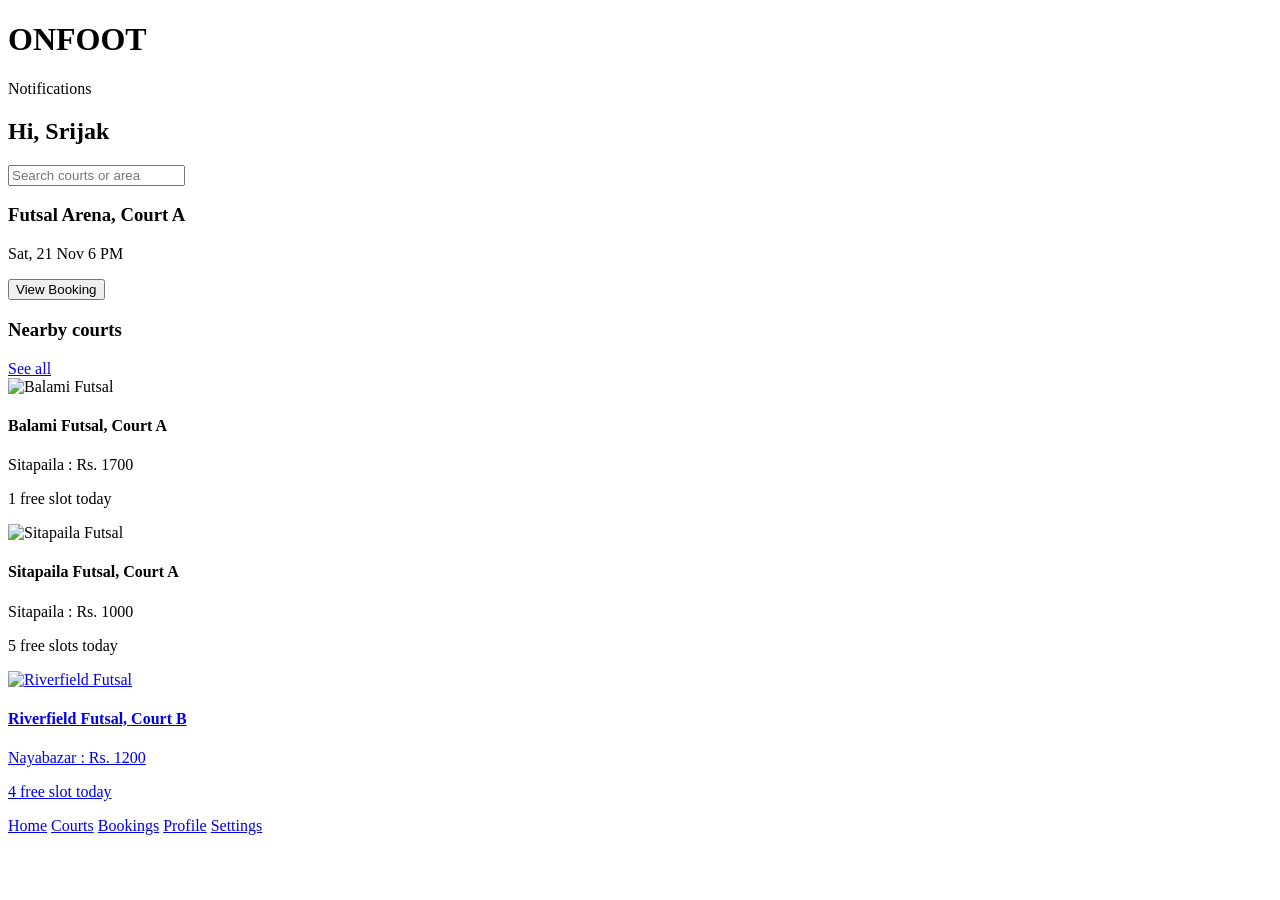
==== index.html @ b38f92a5 "Add ONFOOT html pages" ====
<!DOCTYPE html>
<html>
    <head>
        <title> ONFOOT </title>
    </head>
    <body>
        <h1>ONFOOT</h1>
        <span>Notifications</span>

        <main>
            <h2>Hi, Srijak</h2>
            <input type="text" placeholder="Search courts or area">

            <section>
                <h3>Futsal Arena, Court A</h3>
                <p>Sat, 21 Nov 6 PM</p>
                <button>View Booking</button>
            </section>
           <h3>Nearby courts</h3>
           <a href="#">See all</a> 

           <article>
            <img src="https://lh3.googleusercontent.com/grass-cs/AABkmLdesaht6d6f3MxE-uXInu9Xta1q0nIB3YCZ_ho9axq2tfmWFMffn-Ab3KLUI1la8GGlgfJ9zxkOwIGF83jJSFzdupL1LqXgQG5P8Cbz9Zf08UetNZtt6EMgeYKYx_C_n_QCP4EwoA=s1360-w1360-h1020-rw" alt="Balami Futsal">
            <h4>Balami Futsal, Court A</h4>
            <p>Sitapaila : Rs. 1700</p>
            <p>1 free slot today</p>
           </article>

           <article>
            <img src="https://encrypted-tbn0.gstatic.com/images?q=tbn:ANd9GcQayF5autfF8srCRCBk8ClYlSBcaTBYYb7ujxm7zzR_Og37H6h4BAi33sCA&s=10" alt="Sitapaila Futsal">
            <h4>Sitapaila Futsal, Court A</h4>
            <p>Sitapaila : Rs. 1000</p>
            <p>5 free slots today</p>
           </article>

           <a href="court-details.html">
           <article>
            <img src="https://encrypted-tbn0.gstatic.com/images?q=tbn:ANd9GcRWHApO1FfqqU9x6wXlGbG1do_pEs7jQHaNKCTyq-oQ75hpYH8fjRY8Duw&s=10" alt="Riverfield Futsal">
            <h4>Riverfield Futsal, Court B</h4>
            <p>Nayabazar : Rs. 1200</p>
            <p>4 free slot today</p>
           </article>
           </a>
        </main>

        <nav>
            <a href="index.html">Home</a>
            <a href="#">Courts</a>
            <a href="#">Bookings</a>
            <a href="#">Profile</a>
            <a href="#">Settings</a>
        </nav>
    </body>
    </html>
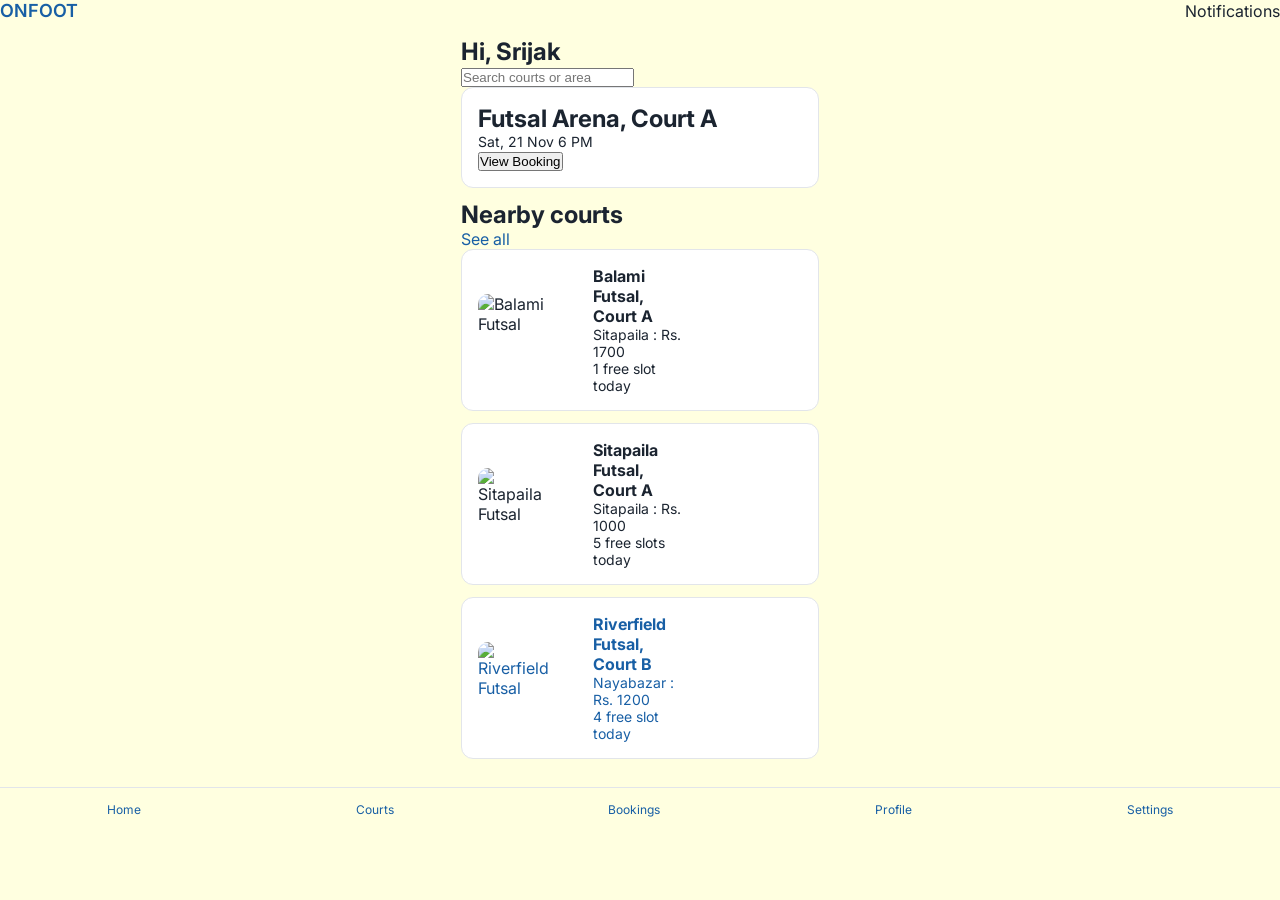
==== commit 44d19834: "Add CSS and fix HTML" ====
--- a/index.html
+++ b/index.html
@@ -2,16 +2,22 @@
 <html>
     <head>
         <title> ONFOOT </title>
+        <meta name="viewport" content="width=device-width, initial-scale=1.0">
+        <link href="https://fonts.googleapis.com/css2?family=Inter:wght@400;500;600;700&display=swap" rel="stylesheet">
+        <link rel="stylesheet" href="style.css">
     </head>
     <body>
+        <header class="topbar">
         <h1>ONFOOT</h1>
-        <span>Notifications</span>
+        <span class="bell">Notifications</span>
+        </header>
+
 
         <main>
             <h2>Hi, Srijak</h2>
             <input type="text" placeholder="Search courts or area">
 
-            <section>
+            <section class="card">
                 <h3>Futsal Arena, Court A</h3>
                 <p>Sat, 21 Nov 6 PM</p>
                 <button>View Booking</button>
@@ -19,28 +25,37 @@
            <h3>Nearby courts</h3>
            <a href="#">See all</a> 
 
-           <article>
+           <div class="courts">
+
+           <article class="card court">
             <img src="https://lh3.googleusercontent.com/grass-cs/AABkmLdesaht6d6f3MxE-uXInu9Xta1q0nIB3YCZ_ho9axq2tfmWFMffn-Ab3KLUI1la8GGlgfJ9zxkOwIGF83jJSFzdupL1LqXgQG5P8Cbz9Zf08UetNZtt6EMgeYKYx_C_n_QCP4EwoA=s1360-w1360-h1020-rw" alt="Balami Futsal">
+            <div>
             <h4>Balami Futsal, Court A</h4>
             <p>Sitapaila : Rs. 1700</p>
             <p>1 free slot today</p>
+            </div>
            </article>
 
-           <article>
+           <article class="card court">
             <img src="https://encrypted-tbn0.gstatic.com/images?q=tbn:ANd9GcQayF5autfF8srCRCBk8ClYlSBcaTBYYb7ujxm7zzR_Og37H6h4BAi33sCA&s=10" alt="Sitapaila Futsal">
+            <div>
             <h4>Sitapaila Futsal, Court A</h4>
             <p>Sitapaila : Rs. 1000</p>
             <p>5 free slots today</p>
+            </div>
            </article>
 
            <a href="court-details.html">
-           <article>
+           <article class="card court">
             <img src="https://encrypted-tbn0.gstatic.com/images?q=tbn:ANd9GcRWHApO1FfqqU9x6wXlGbG1do_pEs7jQHaNKCTyq-oQ75hpYH8fjRY8Duw&s=10" alt="Riverfield Futsal">
+            <div>
             <h4>Riverfield Futsal, Court B</h4>
             <p>Nayabazar : Rs. 1200</p>
             <p>4 free slot today</p>
+            </div>
            </article>
            </a>
+           </div>
         </main>
 
         <nav>
--- a/style.css
+++ b/style.css
@@ -0,0 +1,168 @@
+:root {
+    --primary: #185FA5;
+    --text: #1B2430;
+    --muted: #5F6672;
+    --border: #E2E5EA;
+    --bg: #F1F2F4;
+}
+
+* {
+    box-sizing: border-box;
+    margin: 0;
+    padding: 0;
+}
+
+h1 {
+    color : blue;
+}
+
+
+.booked {
+    background-color: lightgray;
+    color: gray;
+}
+
+.selected {
+    background-color: #185fa5;
+    color: white;
+}
+
+#court-name {
+    color: #185fA5;
+}
+
+.card {
+    padding: 16px;
+    border: 1px solid var(--border);
+    border-radius: 12px;
+    margin-bottom: 12px;
+    background-color: #fff;
+}
+.topbar {
+    display: flex;
+    justify-content: space-between;
+    align-items: center;
+}
+
+.center {
+    text-align: center;
+}
+
+.justify{
+    text-align: justify;
+}
+
+main {
+    width: 390px;
+    margin: 0 auto;
+}
+
+body {
+font-family: "Inter", Arial, sans-serif;
+}
+
+h1 {
+    font-size: 18px;
+    font-weight: 600;
+}
+
+h2 {
+    font-size: 24px;
+    font-weight: 700;
+}
+
+h3 {
+    font-size: 24px;
+    font-weight: 700;
+}
+
+p{
+    font-size: 14px;
+}
+
+body {
+    background-color: #F1F2F4;
+    color: #1B2430;
+}
+
+h1 {
+    color: #185FA5;
+}
+
+a {
+    color: #185FA5;
+    text-decoration: none;
+}
+
+.court {
+    display: flex;
+    gap: 14px;
+    align-items: center;
+}
+
+.court img {
+    width: 72px;
+    height: 72px;
+    object-fit: cover;
+    border-radius: 10px;
+}
+
+nav {
+    display: flex;
+    justify-content: space-around;
+    padding: 14px 0;
+    border-top: 1px solid var(--border);
+}
+
+nav a{
+    font-size: 12px;
+}
+
+.slot {
+    display: flex;
+    flex-wrap: wrap;
+    gap: 10px;
+}
+
+.dates {
+    display:flex;
+    gap: 10px;
+}
+
+.dates button {
+    flex: 1;
+}
+
+@media (min-width: 900px) {
+    body {
+        background-color: lightyellow;
+    }
+}
+
+main {
+    max-width: 390px;
+    margin: 0 auto;
+    padding: 16px;
+}
+
+@media (min-width: 900px){
+    main {
+        max-width: 1000px;
+    }
+
+    .court {
+        display: grid;
+        grid-template-columns: repeat(3, 1fr);
+        gap: 20px;
+    }
+}
+
+.stats {
+    display: flex;
+    gap: 10px;
+}
+
+.stat {
+    flex: 1;
+    text-align: center;
+}
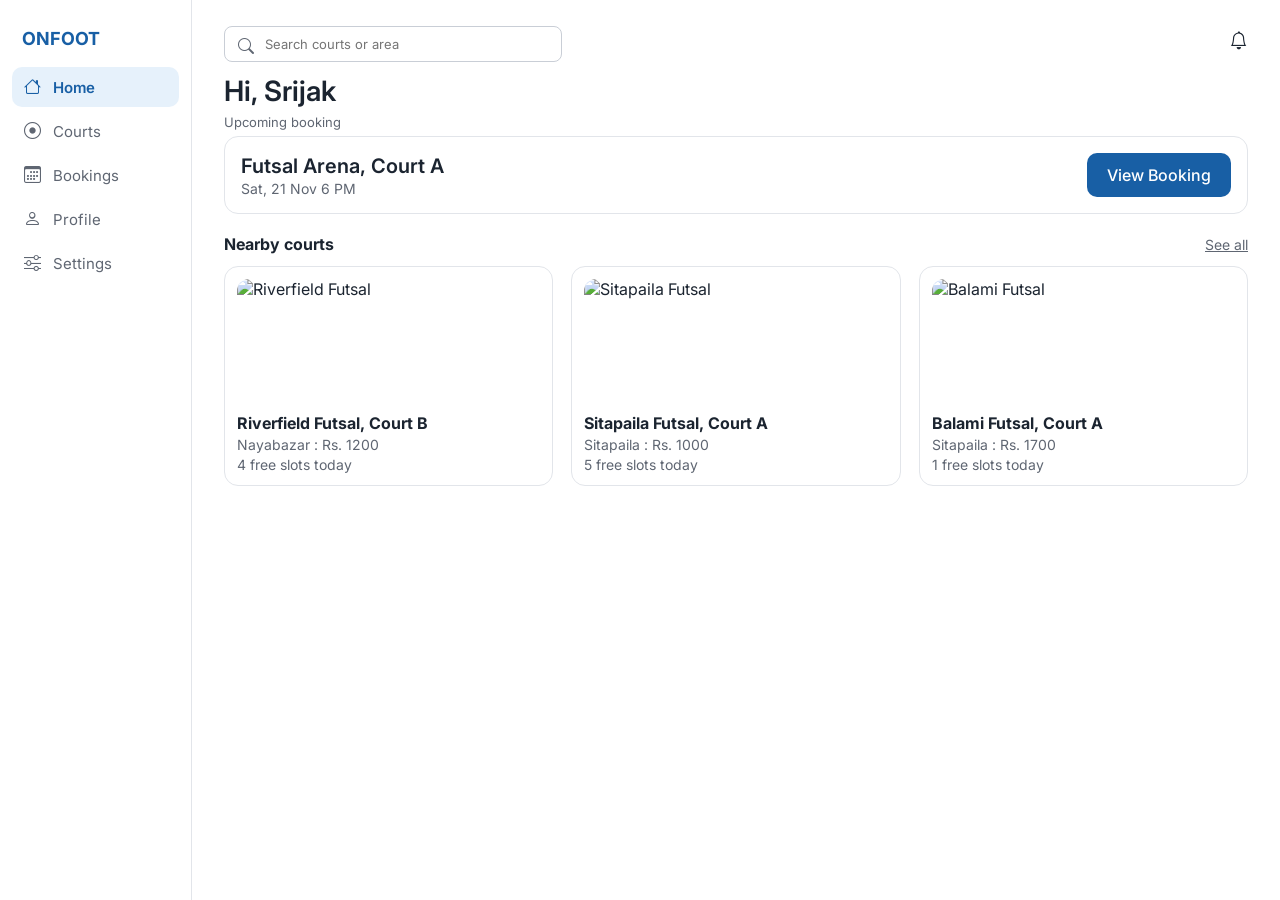
==== commit 18a0daee: "Build player dashboard" ====
--- a/index.html
+++ b/index.html
@@ -1,69 +1,88 @@
 <!DOCTYPE html>
-<html>
-    <head>
-        <title> ONFOOT </title>
-        <meta name="viewport" content="width=device-width, initial-scale=1.0">
-        <link href="https://fonts.googleapis.com/css2?family=Inter:wght@400;500;600;700&display=swap" rel="stylesheet">
-        <link rel="stylesheet" href="style.css">
-    </head>
-    <body>
-        <header class="topbar">
-        <h1>ONFOOT</h1>
-        <span class="bell">Notifications</span>
-        </header>
+<html lang="en">
+<head>
+    <meta charset="UTF-8">
+    <meta name="viewport" content="width=device-width, initial-scale=1.0">
+    <title>ONFOOT</title>
+    <link href="https://fonts.googleapis.com/css2?family=Inter:wght@400;500;600;700&display=swap" rel="stylesheet">
+    <link rel="stylesheet" href="https://cdn.jsdelivr.net/npm/bootstrap-icons@1.11.3/font/bootstrap-icons.css">
+    <link rel="stylesheet" href="base.css">
+    <link rel="stylesheet" href="dashboard.css">
+</head>
+<body>
 
+    <div class="app">
 
-        <main>
-            <h2>Hi, Srijak</h2>
-            <input type="text" placeholder="Search courts or area">
+        <aside class="sidebar">
+            <span class="logo logo-desktop">ONFOOT</span>
+            <nav class="nav">
+                <a href="index.html" class="active"><i class="bi bi-house"></i><span>Home</span></a>
+                <a href="court-details.html"><i class="bi bi-record-circle"></i><span>Courts</span></a>
+                <a href="#"><i class="bi bi-calendar3"></i><span>Bookings</span></a>
+                <a href="#"><i class="bi bi-person"></i><span>Profile</span></a>
+                <a href="#"><i class="bi bi-sliders"></i><span>Settings</span></a>
+            </nav>
+        </aside>
 
-            <section class="card">
-                <h3>Futsal Arena, Court A</h3>
-                <p>Sat, 21 Nov 6 PM</p>
-                <button>View Booking</button>
-            </section>
-           <h3>Nearby courts</h3>
-           <a href="#">See all</a> 
+        <div class="main">
 
-           <div class="courts">
+            <header class="topbar">
+                <span class="logo logo-mobile">ONFOOT</span>
+                <i class="bi bi-bell bell"></i>
+            </header>
 
-           <article class="card court">
-            <img src="https://lh3.googleusercontent.com/grass-cs/AABkmLdesaht6d6f3MxE-uXInu9Xta1q0nIB3YCZ_ho9axq2tfmWFMffn-Ab3KLUI1la8GGlgfJ9zxkOwIGF83jJSFzdupL1LqXgQG5P8Cbz9Zf08UetNZtt6EMgeYKYx_C_n_QCP4EwoA=s1360-w1360-h1020-rw" alt="Balami Futsal">
-            <div>
-            <h4>Balami Futsal, Court A</h4>
-            <p>Sitapaila : Rs. 1700</p>
-            <p>1 free slot today</p>
-            </div>
-           </article>
+            <main class="content">
+                <h2>Hi, Srijak</h2>
 
-           <article class="card court">
-            <img src="https://encrypted-tbn0.gstatic.com/images?q=tbn:ANd9GcQayF5autfF8srCRCBk8ClYlSBcaTBYYb7ujxm7zzR_Og37H6h4BAi33sCA&s=10" alt="Sitapaila Futsal">
-            <div>
-            <h4>Sitapaila Futsal, Court A</h4>
-            <p>Sitapaila : Rs. 1000</p>
-            <p>5 free slots today</p>
-            </div>
-           </article>
+                <div class="search">
+                    <i class="bi bi-search"></i>
+                    <input type="text" placeholder="Search courts or area">
+                </div>
 
-           <a href="court-details.html">
-           <article class="card court">
-            <img src="https://encrypted-tbn0.gstatic.com/images?q=tbn:ANd9GcRWHApO1FfqqU9x6wXlGbG1do_pEs7jQHaNKCTyq-oQ75hpYH8fjRY8Duw&s=10" alt="Riverfield Futsal">
-            <div>
-            <h4>Riverfield Futsal, Court B</h4>
-            <p>Nayabazar : Rs. 1200</p>
-            <p>4 free slot today</p>
-            </div>
-           </article>
-           </a>
-           </div>
-        </main>
+                <p class="label only-desktop">Upcoming booking</p>
+                <section class="card booking">
+                    <div>
+                        <h3>Futsal Arena, Court A</h3>
+                        <p>Sat, 21 Nov 6 PM</p>
+                    </div>
+                    <a href="#" class="btn">View Booking</a>
+                </section>
 
-        <nav>
-            <a href="index.html">Home</a>
-            <a href="#">Courts</a>
-            <a href="#">Bookings</a>
-            <a href="#">Profile</a>
-            <a href="#">Settings</a>
-        </nav>
-    </body>
-    </html>+                <div class="section-head">
+                    <h3>Nearby courts</h3>
+                    <a href="#" class="see-all">See all</a>
+                </div>
+
+                <div class="courts">
+                    <a href="#" class="card court court-balami">
+                        <img src="https://lh3.googleusercontent.com/grass-cs/AABkmLdesaht6d6f3MxE-uXInu9Xta1q0nIB3YCZ_ho9axq2tfmWFMffn-Ab3KLUI1la8GGlgfJ9zxkOwIGF83jJSFzdupL1LqXgQG5P8Cbz9Zf08UetNZtt6EMgeYKYx_C_n_QCP4EwoA=s1360-w1360-h1020-rw" alt="Balami Futsal">
+                        <div>
+                            <h4>Balami Futsal, Court A</h4>
+                            <p>Sitapaila : Rs. 1700</p>
+                            <p>1 free slots today</p>
+                        </div>
+                    </a>
+                    <a href="#" class="card court court-sita">
+                        <img src="https://encrypted-tbn0.gstatic.com/images?q=tbn:ANd9GcQayF5autfF8srCRCBk8ClYlSBcaTBYYb7ujxm7zzR_Og37H6h4BAi33sCA&s=10" alt="Sitapaila Futsal">
+                        <div>
+                            <h4>Sitapaila Futsal, Court A</h4>
+                            <p>Sitapaila : Rs. 1000</p>
+                            <p>5 free slots today</p>
+                        </div>
+                    </a>
+                    <a href="court-details.html" class="card court court-river">
+                        <img src="https://encrypted-tbn0.gstatic.com/images?q=tbn:ANd9GcRWHApO1FfqqU9x6wXlGbG1do_pEs7jQHaNKCTyq-oQ75hpYH8fjRY8Duw&s=10" alt="Riverfield Futsal">
+                        <div>
+                            <h4>Riverfield Futsal, Court B</h4>
+                            <p>Nayabazar : Rs. 1200</p>
+                            <p>4 free slots today</p>
+                        </div>
+                    </a>
+                </div>
+            </main>
+
+        </div>
+    </div>
+
+</body>
+</html>
--- a/base.css
+++ b/base.css
@@ -0,0 +1,198 @@
+:root {
+    --primary: #185FA5;
+    --primary-light: #E6F1FB;
+    --text: #1B2430;
+    --muted: #5F6672;
+    --border: #E2E5EA;
+    --danger: #C62828;
+    --danger-bg: #FDECEC;
+}
+
+* {
+    box-sizing: border-box;
+    margin: 0;
+    padding: 0;
+}
+
+body {
+    font-family: "Inter", Arial, sans-serif;
+    color: var(--text);
+    background: #fff;
+}
+
+a {
+    color: inherit;
+    text-decoration: none;
+}
+
+img {
+    max-width: 100%;
+    display: block;
+}
+
+button,
+input,
+select {
+    font-family: inherit;
+}
+
+.app {
+    max-width: 390px;
+    min-height: 100vh;
+    margin: 0 auto;
+    display: flex;
+    flex-direction: column;
+}
+
+.main {
+    flex: 1;
+    position: relative;
+}
+
+.sidebar {
+    order: 2;
+}
+
+.logo {
+    color: var(--primary);
+    font-size: 18px;
+    font-weight: 700;
+}
+
+.logo-desktop {
+    display: none;
+}
+
+.topbar {
+    display: flex;
+    justify-content: space-between;
+    align-items: center;
+    padding: 20px 20px 0;
+}
+
+.bell {
+    font-size: 18px;
+}
+
+.content {
+    padding: 10px 20px 20px;
+}
+
+.nav {
+    display: flex;
+    justify-content: space-around;
+    padding: 12px 0;
+    border-top: 1px solid var(--border);
+    background: #fff;
+}
+
+.nav a {
+    display: flex;
+    flex-direction: column;
+    align-items: center;
+    gap: 4px;
+    font-size: 12px;
+    color: var(--muted);
+}
+
+.nav i {
+    font-size: 22px;
+}
+
+.nav a.active {
+    color: var(--primary);
+    font-weight: 600;
+}
+
+.card {
+    border: 1px solid var(--border);
+    border-radius: 14px;
+    padding: 16px;
+    background: #fff;
+}
+
+.back {
+    display: flex;
+    align-items: center;
+    gap: 6px;
+    font-size: 15px;
+    font-weight: 600;
+    margin: 6px 0 12px;
+}
+
+.crumbs {
+    font-size: 12px;
+    color: var(--muted);
+    margin-bottom: 14px;
+}
+
+@media (max-width: 899px) {
+    .only-desktop {
+        display: none !important;
+    }
+}
+
+@media (min-width: 900px) {
+    .only-mobile {
+        display: none !important;
+    }
+
+    .app {
+        max-width: none;
+        flex-direction: row;
+    }
+
+    .sidebar {
+        order: 0;
+        width: 192px;
+        padding: 28px 12px;
+        border-right: 1px solid var(--border);
+    }
+
+    .logo-desktop {
+        display: block;
+        margin: 0 0 18px 10px;
+    }
+
+    .logo-mobile {
+        display: none;
+    }
+
+    .topbar {
+        padding: 0;
+    }
+
+    .bell {
+        position: absolute;
+        top: 30px;
+        right: 32px;
+    }
+
+    .nav {
+        flex-direction: column;
+        justify-content: flex-start;
+        gap: 4px;
+        padding: 0;
+        border-top: none;
+    }
+
+    .nav a {
+        flex-direction: row;
+        gap: 12px;
+        padding: 10px 12px;
+        border-radius: 10px;
+        font-size: 15px;
+    }
+
+    .nav i {
+        font-size: 17px;
+    }
+
+    .nav a.active {
+        background: var(--primary-light);
+    }
+
+    .content {
+        padding: 26px 32px;
+    }
+}
--- a/dashboard.css
+++ b/dashboard.css
@@ -0,0 +1,341 @@
+:root {
+    --primary: #185FA5;
+    --primary-light: #E6F1FB;
+    --text: #1B2430;
+    --muted: #5F6672;
+    --border: #E2E5EA;
+}
+
+* {
+    box-sizing: border-box;
+    margin: 0;
+    padding: 0;
+}
+
+body {
+    font-family: "Inter", Arial, sans-serif;
+    color: var(--text);
+    background: #fff;
+}
+
+a {
+    color: inherit;
+    text-decoration: none;
+}
+
+img {
+    max-width: 100%;
+}
+
+h2 {
+    font-size: 24px;
+    font-weight: 600;
+    margin-bottom: 14px;
+}
+
+/* 3. Layout (mobile first) */
+.app {
+    max-width: 390px;
+    min-height: 100vh;
+    margin: 0 auto;
+    display: flex;
+    flex-direction: column;
+}
+
+.main {
+    flex: 1;
+    position: relative;
+}
+
+.sidebar {
+    order: 2;
+}
+
+.logo {
+    color: var(--primary);
+    font-size: 18px;
+    font-weight: 700;
+}
+
+.logo-desktop {
+    display: none;
+}
+
+.topbar {
+    display: flex;
+    justify-content: space-between;
+    align-items: center;
+    padding: 20px 20px 0;
+}
+
+.bell {
+    font-size: 18px;
+}
+
+.content {
+    display: flex;
+    flex-direction: column;
+    padding: 8px 20px 20px;
+}
+
+.nav {
+    display: flex;
+    justify-content: space-around;
+    padding: 12px 0;
+    border-top: 1px solid var(--border);
+    background: #fff;
+}
+
+.nav a {
+    display: flex;
+    flex-direction: column;
+    align-items: center;
+    gap: 4px;
+    font-size: 12px;
+    color: var(--muted);
+}
+
+.nav i {
+    font-size: 22px;
+}
+
+.nav a.active {
+    color: var(--primary);
+    font-weight: 600;
+}
+
+/* 5. Components */
+.search {
+    position: relative;
+    margin-bottom: 16px;
+}
+
+.search i {
+    position: absolute;
+    left: 14px;
+    top: 14px;
+    color: var(--muted);
+}
+
+.search input {
+    width: 100%;
+    height: 44px;
+    padding: 0 14px 0 40px;
+    border: 1px solid #C9CED6;
+    border-radius: 12px;
+    font-family: inherit;
+    font-size: 15px;
+}
+
+.card {
+    border: 1px solid var(--border);
+    border-radius: 14px;
+    padding: 16px;
+    background: #fff;
+}
+
+.label {
+    display: none;
+}
+
+.booking {
+    margin-bottom: 20px;
+}
+
+.booking h3 {
+    font-size: 20px;
+    font-weight: 600;
+}
+
+.booking p {
+    font-size: 14px;
+    color: var(--muted);
+    margin: 4px 0 16px;
+}
+
+.btn {
+    display: block;
+    width: 100%;
+    padding: 14px;
+    border-radius: 10px;
+    background: var(--primary);
+    color: #fff;
+    text-align: center;
+    font-size: 16px;
+    font-weight: 500;
+}
+
+.section-head {
+    display: flex;
+    justify-content: space-between;
+    align-items: center;
+    margin-bottom: 12px;
+}
+
+.section-head h3 {
+    font-size: 16px;
+    font-weight: 700;
+}
+
+.see-all {
+    font-size: 14px;
+    color: var(--muted);
+    text-decoration: underline;
+}
+
+.courts {
+    display: flex;
+    flex-direction: column;
+    gap: 12px;
+}
+
+.court {
+    display: flex;
+    align-items: center;
+    gap: 14px;
+    padding: 14px;
+}
+
+.court img {
+    width: 76px;
+    height: 76px;
+    object-fit: cover;
+    border-radius: 12px;
+}
+
+.court h4 {
+    font-size: 16px;
+    font-weight: 700;
+}
+
+.court p {
+    font-size: 14px;
+    color: var(--muted);
+    margin-top: 3px;
+}
+
+/* 6. Desktop layout (always last) */
+@media (min-width: 900px) {
+    .app {
+        max-width: none;
+        flex-direction: row;
+    }
+
+    .sidebar {
+        order: 0;
+        width: 192px;
+        padding: 28px 12px;
+        border-right: 1px solid var(--border);
+    }
+
+    .logo-desktop {
+        display: block;
+        margin: 0 0 18px 10px;
+    }
+
+    .logo-mobile {
+        display: none;
+    }
+
+    .topbar {
+        padding: 0;
+    }
+
+    .bell {
+        position: absolute;
+        top: 30px;
+        right: 32px;
+    }
+
+    .nav {
+        flex-direction: column;
+        justify-content: flex-start;
+        gap: 4px;
+        padding: 0;
+        border-top: none;
+    }
+
+    .nav a {
+        flex-direction: row;
+        gap: 12px;
+        padding: 10px 12px;
+        border-radius: 10px;
+        font-size: 15px;
+    }
+
+    .nav i {
+        font-size: 17px;
+    }
+
+    .nav a.active {
+        background: var(--primary-light);
+    }
+
+    .content {
+        padding: 26px 32px;
+    }
+
+    .search {
+        order: -1;
+        width: 338px;
+        margin-bottom: 12px;
+    }
+
+    .search input {
+        height: 36px;
+        font-size: 13px;
+        border-radius: 8px;
+    }
+
+    .search i {
+        top: 10px;
+    }
+
+    h2 {
+        font-size: 28px;
+        margin-bottom: 6px;
+    }
+
+    .label {
+        display: block;
+        font-size: 13px;
+        color: var(--muted);
+        margin-bottom: 6px;
+    }
+
+    .booking {
+        display: flex;
+        justify-content: space-between;
+        align-items: center;
+    }
+
+    .booking p {
+        margin: 2px 0 0;
+    }
+
+    .btn {
+        width: auto;
+        padding: 12px 20px;
+    }
+
+    .courts {
+        display: grid;
+        grid-template-columns: repeat(3, 1fr);
+        gap: 18px;
+    }
+
+    .court {
+        flex-direction: column;
+        align-items: stretch;
+        padding: 12px;
+    }
+
+    .court img {
+        width: 100%;
+        height: 120px;
+    }
+
+    .court-river { order: 1; }
+    .court-sita  { order: 2; }
+    .court-balami { order: 3; }
+}
